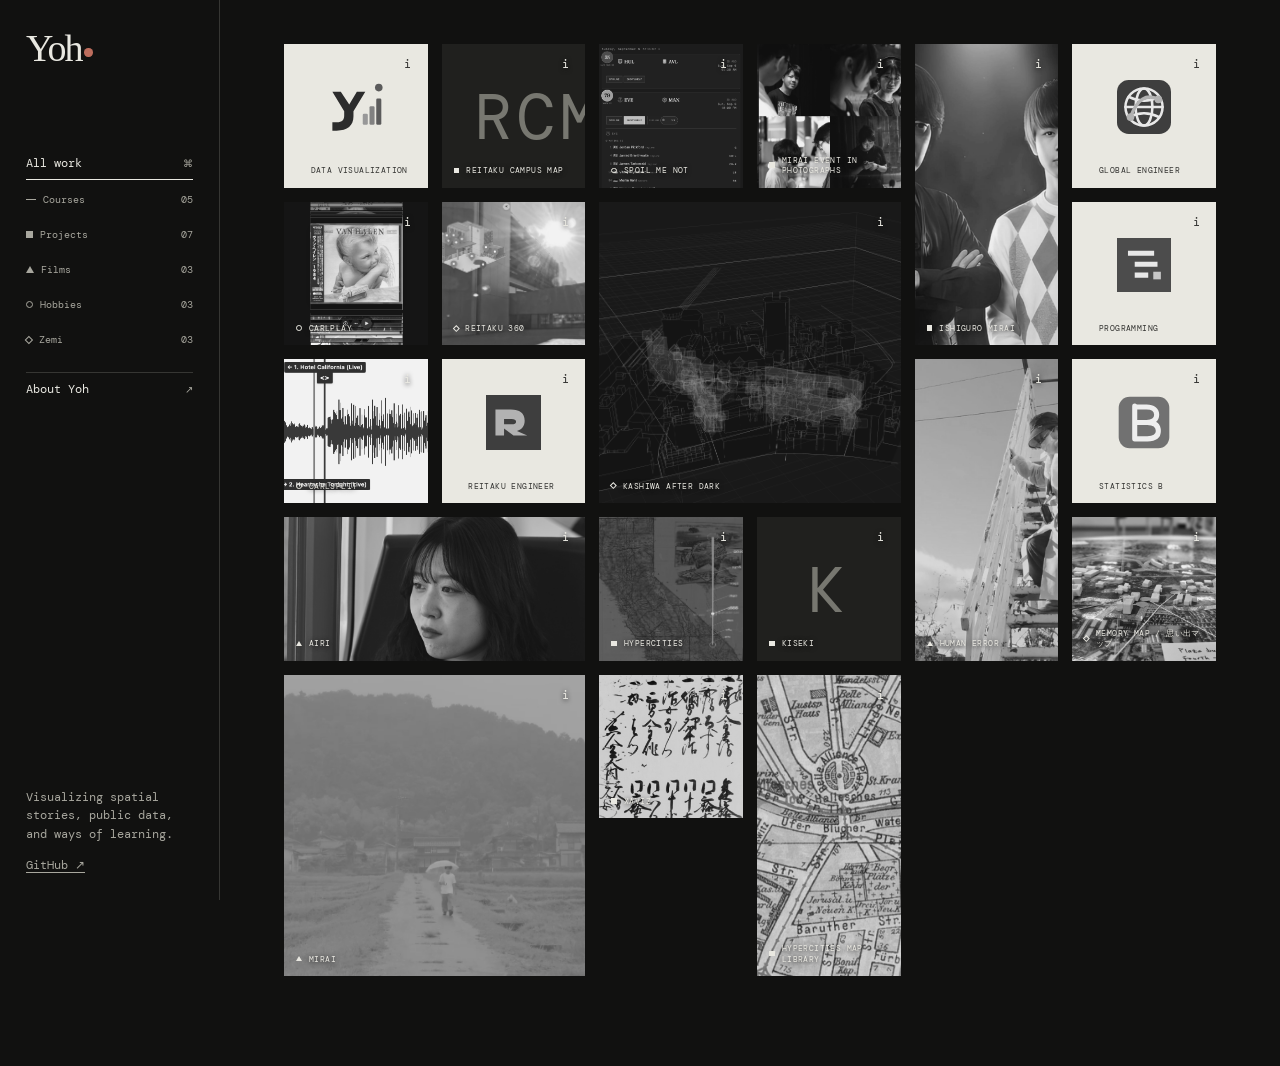
==== index.html @ 95f151d3 "Improve course favicon visibility on thumbnail cards" ====
<!doctype html>
<html lang="en">
  <head>
    <meta charset="utf-8" />
    <meta name="viewport" content="width=device-width, initial-scale=1" />
    <meta name="description" content="Yoh Kawano — courses, projects, and visual research." />
    <title>Yoh — courses, projects, films</title>
    <link rel="icon" href="favicon.svg" type="image/svg+xml" />
    <link rel="preconnect" href="https://reitaku-lab.github.io" />
    <link rel="stylesheet" href="style.css?v=20261017-course-icons" />
  </head>
  <body>
    <aside class="sidebar">
      <a class="wordmark" href="./about.html" aria-label="About Yoh">Yoh<span aria-hidden="true"></span></a>
      <nav aria-label="Work filters">
        <button class="filter is-active" data-filter="all" type="button">All work <span>⌘</span></button>
        <button class="filter" data-filter="course" type="button"><span class="filter-label"><i class="marker marker-course"></i>Courses</span><span class="count">04</span></button>
        <button class="filter" data-filter="project" type="button"><span class="filter-label"><i class="marker marker-project"></i>Projects</span><span class="count">07</span></button>
        <button class="filter" data-filter="film" type="button"><span class="filter-label"><i class="marker marker-film"></i>Films</span><span class="count">03</span></button>
        <button class="filter" data-filter="hobby" type="button"><span class="filter-label"><i class="marker marker-hobby"></i>Hobbies</span><span class="count">03</span></button>
        <button class="filter" data-filter="zemi" type="button"><span class="filter-label"><i class="marker marker-zemi"></i>Zemi</span><span class="count">03</span></button>
        <a class="about-link" href="./about.html">About Yoh <span>↗</span></a>
      </nav>
      <div class="sidebar-note">
        <p>Visualizing spatial stories, public data, and ways of learning.</p>
        <a href="https://github.com/yohman" target="_blank" rel="noreferrer">GitHub ↗</a>
      </div>
    </aside>

    <main id="top" aria-live="polite">
      <section class="work-field" id="index-view">
        <div class="work-grid" id="work-grid"></div>
      </section>
    </main>
    <script src="content-parser.js?v=20261017-course-icons"></script>
    <script src="script.js?v=20261017-course-icons"></script>
  </body>
</html>
---- style.css ----
@import url('https://fonts.googleapis.com/css2?family=DM+Mono:wght@400;500&display=swap');

:root { --ink:#e9e8e1; --paper:#111110; --panel:#181817; --panel-2:#20201e; --line:#363633; --muted:#a8a79e; --signal:#bd6d5d; }
* { box-sizing:border-box; }
html { scroll-behavior:smooth; }
body { margin:0; background:var(--paper); color:var(--ink); font-family:"DM Mono",ui-monospace,monospace; font-size:12px; }
button,a { font:inherit; color:inherit; }
a { text-underline-offset:3px; }

.sidebar { position:fixed; inset:0 auto 0 0; z-index:4; display:flex; flex-direction:column; width:220px; padding:31px 26px 25px; border-right:1px solid var(--line); background:var(--paper); }
.wordmark { font-family:Georgia,"Times New Roman",serif; font-size:38px; line-height:.9; letter-spacing:-.055em; text-decoration:none; }
.wordmark span { display:inline-block; width:.22em; height:.22em; margin-left:.08em; border-radius:50%; background:var(--signal); vertical-align:.11em; }
nav { display:grid; gap:5px; margin-top:82px; }
.filter,.about-link { display:flex; justify-content:space-between; align-items:center; min-width:0; padding:8px 0; border:0; border-bottom:1px solid transparent; background:none; cursor:pointer; color:var(--ink); text-align:left; text-decoration:none; transition:border-color .18s ease; }
.filter span,.about-link span { color:var(--muted); font-size:10px; }
.filter:hover,.filter.is-active,.about-link:hover,.about-link.is-current { border-color:var(--ink); }
.about-link { margin-top:12px; border-top:1px solid var(--line); }
.filter-label,.count { display:flex; align-items:center; gap:7px; }.filter-label .marker { margin-right:0; }
.marker { display:inline-block; width:.72em; height:.72em; margin-right:7px; border:1px solid currentColor; color:var(--muted); flex:0 0 auto; }
.marker-course { width:.95em; height:1px; border:0; background:currentColor; }
.marker-project { background:currentColor; }
.marker-film { width:0; height:0; border:0; border-left:.4em solid transparent; border-right:.4em solid transparent; border-bottom:.72em solid currentColor; }
.marker-hobby { border-radius:50%; }
.marker-zemi { width:.58em; height:.58em; transform:rotate(45deg); }
.sidebar-note { margin-top:auto; color:var(--muted); line-height:1.55; }.sidebar-note p { margin:0 0 13px; }

main { min-height:100vh; margin-left:220px; padding:44px clamp(28px,5vw,78px) 90px; }.load-error { max-width:430px; margin:80px 0; padding:18px; border-left:1px solid var(--signal); color:var(--muted); line-height:1.6; }

.work-field { max-width:1280px; }.work-grid { display:grid; grid-template-columns:repeat(4,minmax(0,1fr)); grid-auto-rows:clamp(148px,14vw,205px); grid-auto-flow:dense; gap:16px; }.work { position:relative; min-width:0; overflow:hidden; background:var(--panel); animation:emerge .35s both; }.tile-feature { grid-column:span 2; grid-row:span 2; }.tile-landscape { grid-column:span 2; }.tile-portrait { grid-row:span 2; }
.card-reading { position:relative; display:block; width:100%; height:100%; padding:0; border:0; background:none; color:inherit; cursor:pointer; text-align:left; }.card-media { position:absolute; inset:0; display:block; overflow:hidden; background:var(--panel-2); }.card-media img { display:block; width:100%; height:100%; object-fit:cover; filter:saturate(.72) contrast(.9); }.card-title { position:absolute; z-index:1; bottom:12px; left:12px; display:flex; align-items:center; max-width:calc(100% - 24px); margin:0; overflow-wrap:anywhere; background:none; color:var(--ink); font-family:"DM Mono",ui-monospace,monospace; font-size:10px; font-weight:400; line-height:1.3; letter-spacing:.08em; text-transform:uppercase; text-shadow:0 1px 5px #111; }.card-title .marker { margin-right:7px; color:var(--ink); }.card-cue,.card-index,.card-type { display:none; }
.card-actions { position:absolute; top:10px; right:10px; z-index:2; display:flex; gap:9px; }.card-action { display:grid; width:20px; height:20px; place-items:center; padding:0; border:0; background:none; color:var(--ink); cursor:pointer; text-decoration:none; line-height:1; text-shadow:0 1px 5px #111; }.card-action:hover,.card-action:focus-visible,.card-reading:focus-visible { color:#fff; outline:none; }.card-reading:focus-visible { outline:1px solid var(--ink); outline-offset:-5px; }

.reading-view { max-width:820px; }.reading { max-width:740px; }.back { margin:0 0 55px; padding:0 0 6px; border:0; border-bottom:1px solid var(--muted); background:none; color:var(--muted); cursor:pointer; }.back:hover { color:var(--ink); border-color:var(--ink); }.reading-header { padding-bottom:29px; border-bottom:1px solid var(--line); }.reading-category { display:flex; align-items:center; margin:0; color:var(--muted); font-size:10px; letter-spacing:.08em; text-transform:uppercase; }.reading-category span { margin-left:auto; }.reading h1 { max-width:680px; margin:23px 0 8px; overflow-wrap:anywhere; font-family:Georgia,"Times New Roman",serif; font-size:clamp(32px,3.8vw,48px); font-weight:400; line-height:1; letter-spacing:-.035em; }.reading-cue { margin:0; color:var(--muted); font-size:11px; line-height:1.5; }.reading-image { margin:31px 0 0; background:var(--panel); }.reading-image img { display:block; width:100%; aspect-ratio:16 / 8; object-fit:cover; filter:saturate(.78) contrast(.92); }.reading-body { max-width:570px; margin:38px 0 0; color:#d2d1c9; font-size:14px; line-height:1.8; }.reading-body p { margin:0 0 21px; }.reading-summary { color:var(--ink); font-family:Georgia,"Times New Roman",serif; font-size:23px; line-height:1.22; letter-spacing:-.01em; }.visit { display:inline-block; margin-top:13px; color:var(--ink); }.visit span { color:var(--signal); }

.about-main { max-width:940px; }.about-hero { display:grid; grid-template-columns:190px minmax(300px,1fr); gap:clamp(32px,6vw,76px); align-items:start; min-height:0; padding:18px 0 62px; }.portrait { overflow:hidden; aspect-ratio:.84; background:var(--panel); }.portrait img { display:block; width:100%; height:100%; object-fit:cover; filter:grayscale(1) contrast(.92); }.eyebrow,.section-kicker { margin:0; color:var(--muted); font-size:10px; letter-spacing:.08em; text-transform:uppercase; }.about-intro h1 { margin:13px 0 17px; font-family:Georgia,"Times New Roman",serif; font-size:clamp(38px,4.6vw,62px); font-weight:400; line-height:.98; letter-spacing:-.035em; }.about-intro p:not(.eyebrow) { max-width:530px; color:#c8c7bf; line-height:1.7; }.about-intro .large-copy { color:var(--ink); font-family:Georgia,"Times New Roman",serif; font-size:clamp(20px,2vw,28px); line-height:1.24; letter-spacing:-.012em; }.about-section { padding:clamp(33px,4.5vw,54px) 0; border-top:1px solid var(--line); }.statement-copy { max-width:700px; margin:15px 0 0; font-family:Georgia,"Times New Roman",serif; font-size:clamp(23px,2.6vw,34px); line-height:1.18; letter-spacing:-.018em; }.two-column { display:grid; grid-template-columns:180px minmax(300px,1fr); gap:clamp(32px,7vw,90px); }.two-column h2 { margin:10px 0 0; font-family:Georgia,"Times New Roman",serif; font-size:clamp(26px,2.65vw,38px); font-weight:400; line-height:1.05; letter-spacing:-.025em; }.prose { max-width:530px; color:#c8c7bf; font-size:13px; line-height:1.75; }.prose p:first-child { margin-top:0; }.film-grid { display:grid; grid-template-columns:repeat(3,1fr); gap:12px; margin-top:22px; }.film-grid article { min-height:180px; padding:18px; border:1px solid var(--line); background:var(--panel); }.film-grid article > p:first-child,.film-grid span { margin:0; color:var(--muted); font-size:10px; letter-spacing:.08em; text-transform:uppercase; }.film-grid h2 { margin:36px 0 0; font-family:Georgia,"Times New Roman",serif; font-size:27px; font-weight:400; line-height:1; }.film-grid article > p:last-child { margin:20px 0 0; color:#c8c7bf; line-height:1.6; }.timeline { max-width:500px; }.timeline p { display:grid; grid-template-columns:80px 1fr; gap:16px; margin:0; padding:12px 0; border-bottom:1px solid var(--line); line-height:1.5; }.timeline span { color:var(--muted); }.about-footer { display:flex; justify-content:space-between; gap:25px; padding-top:22px; border-top:1px solid var(--line); color:var(--muted); }.about-footer p { margin:0; }.about-footer a { color:var(--ink); }

.card-reading { text-decoration:none; }
.card-media img { filter:grayscale(1) contrast(.9); }
.card-media img[hidden],.card-initials[hidden] { display:none; }
.card-initials { display:grid; width:100%; height:100%; place-items:center; padding:32px; color:#777770; font-size:clamp(32px,5vw,68px); font-weight:400; letter-spacing:.08em; }
@keyframes emerge { from { opacity:0; transform:translateY(5px); } to { opacity:1; transform:none; } }
@media (max-width:760px) { .sidebar { position:sticky; width:auto; height:auto; padding:18px 20px 14px; border-right:0; border-bottom:1px solid var(--line); }.wordmark { font-size:31px; }.sidebar nav { grid-template-columns:repeat(2,minmax(0,1fr)); gap:9px 18px; margin-top:22px; }.filter,.about-link { padding:0; }.about-link { margin-top:0; border-top:0; }.sidebar-note { display:none; } main { margin-left:0; padding:36px 20px 58px; }.work-grid { grid-template-columns:repeat(2,minmax(0,1fr)); grid-auto-rows:clamp(145px,39vw,225px); gap:12px; }.tile-feature { grid-column:span 2; grid-row:span 2; }.tile-landscape { grid-column:span 2; }.tile-portrait { grid-row:span 2; }.card-title { bottom:10px; left:10px; max-width:calc(100% - 20px); font-size:9px; }.card-actions { top:8px; right:8px; }.reading-view { padding-top:32px; }.back { margin-bottom:39px; }.reading h1 { font-size:clamp(32px,9vw,44px); }.reading-image { margin-top:25px; }.reading-image img { aspect-ratio:16 / 10; }.reading-body { margin-top:31px; font-size:13px; }.reading-summary { font-size:22px; }.about-main { padding-top:25px; }.about-hero,.two-column { grid-template-columns:1fr; gap:27px; }.about-hero { min-height:0; padding-bottom:55px; }.portrait { max-width:350px; }.film-grid { grid-template-columns:1fr; }.film-grid article { min-height:185px; }.about-footer { display:block; line-height:1.6; }.about-footer a { display:inline-block; margin-top:13px; } }
.work-grid { grid-template-columns:repeat(6,minmax(0,1fr)); grid-auto-rows:clamp(105px,10vw,145px); gap:14px; }
@media (min-width:761px) and (max-width:1100px) { .work-grid { grid-template-columns:repeat(4,minmax(0,1fr)); } }
@media (max-width:760px) { .work-grid { grid-template-columns:repeat(2,minmax(0,1fr)); grid-auto-rows:clamp(105px,28vw,160px); gap:12px; } }
.work-field { container-type:inline-size; }
.card-title { font-size:8px; letter-spacing:.05em; }
.work-grid { grid-auto-rows:calc((100cqw - 70px) / 6); }
.tile-square { grid-column:span 1; grid-row:span 1; }
.card-media .card-favicon { position:absolute; width:38%; height:38%; left:31%; top:25%; object-fit:contain; }
.card-media:has(.card-favicon) { background:#e9e8e1; }
.card-media:has(.card-favicon) + .card-title { color:#343432; text-shadow:none; }
.tile-square:has(.card-favicon) .card-action { color:#343432; text-shadow:none; }
.card-media .course-favicon { position:absolute; width:28px; height:28px; top:12px; left:12px; object-fit:contain; }
@media (min-width:761px) and (max-width:1100px) { .work-grid { grid-auto-rows:calc((100cqw - 42px) / 4); } }
@media (max-width:760px) { .work-grid { grid-auto-rows:calc((100cqw - 12px) / 2); } }
@media (prefers-reduced-motion:reduce) { *,*::before,*::after { animation-duration:.01ms!important; transition-duration:.01ms!important; scroll-behavior:auto!important; } }
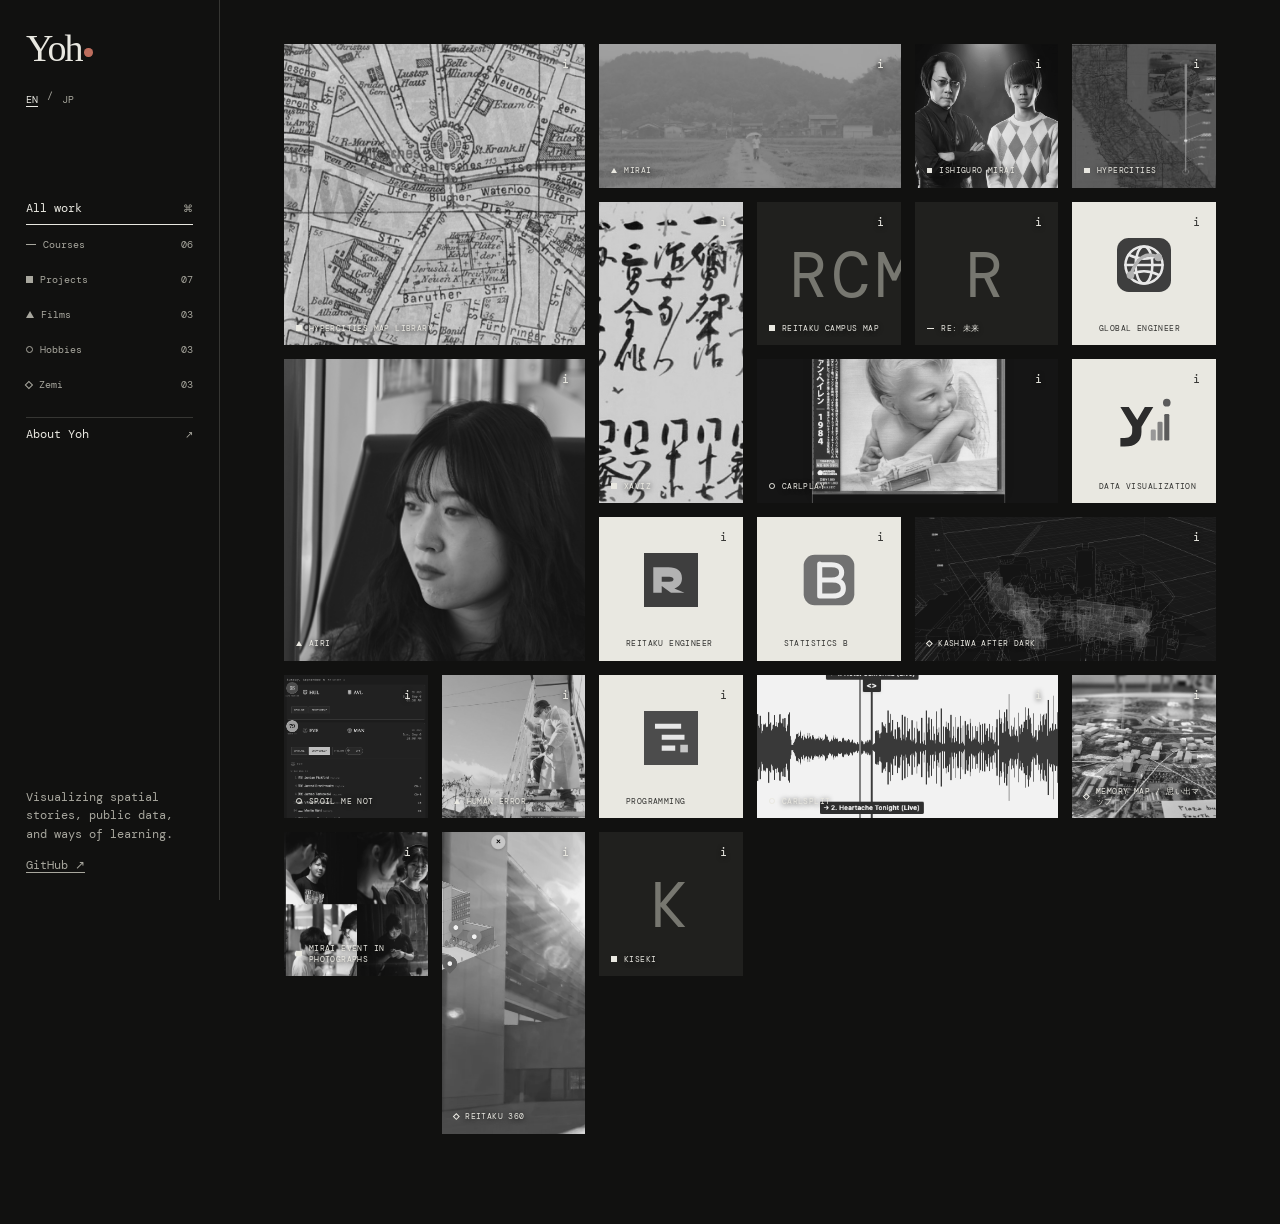
==== commit da9a9a00: "Add English Japanese toggle and translated portfolio content" ====
--- a/index.html
+++ b/index.html
@@ -7,7 +7,7 @@
     <title>Yoh — courses, projects, films</title>
     <link rel="icon" href="favicon.svg" type="image/svg+xml" />
     <link rel="preconnect" href="https://reitaku-lab.github.io" />
-    <link rel="stylesheet" href="style.css?v=20261017-course-icons" />
+    <link rel="stylesheet" href="style.css?v=20261017-bilingual" />
   </head>
   <body>
     <aside class="sidebar">
@@ -32,7 +32,8 @@
         <div class="work-grid" id="work-grid"></div>
       </section>
     </main>
-    <script src="content-parser.js?v=20261017-course-icons"></script>
-    <script src="script.js?v=20261017-course-icons"></script>
+    <script src="language.js?v=20261017-bilingual"></script>
+    <script src="content-parser.js?v=20261017-bilingual"></script>
+    <script src="script.js?v=20261017-bilingual"></script>
   </body>
 </html>
--- a/style.css
+++ b/style.css
@@ -44,6 +44,13 @@
 @media (min-width:761px) and (max-width:1100px) { .work-grid { grid-template-columns:repeat(4,minmax(0,1fr)); } }
 @media (max-width:760px) { .work-grid { grid-template-columns:repeat(2,minmax(0,1fr)); grid-auto-rows:clamp(105px,28vw,160px); gap:12px; } }
 .work-field { container-type:inline-size; }
+.language-toggle { display:flex; gap:9px; margin-top:24px; color:var(--muted); font-size:10px; }
+.language-toggle a { text-decoration:none; padding:4px 0; }
+.language-toggle a[aria-current] { color:var(--ink); text-decoration:underline; }
+html[lang="ja"] body { font-family:"DM Mono", "Hiragino Kaku Gothic ProN", "Yu Gothic", sans-serif; }
+html[lang="ja"] .reading h1,html[lang="ja"] .about-intro h1,html[lang="ja"] .two-column h2,html[lang="ja"] .statement-copy { line-height:1.5; letter-spacing:0; }
+html[lang="ja"] .card-title { letter-spacing:.02em; }
+@media (max-width:760px) { .language-toggle { position:absolute; top:18px; right:20px; margin:0; } }
 .card-title { font-size:8px; letter-spacing:.05em; }
 .work-grid { grid-auto-rows:calc((100cqw - 70px) / 6); }
 .tile-square { grid-column:span 1; grid-row:span 1; }
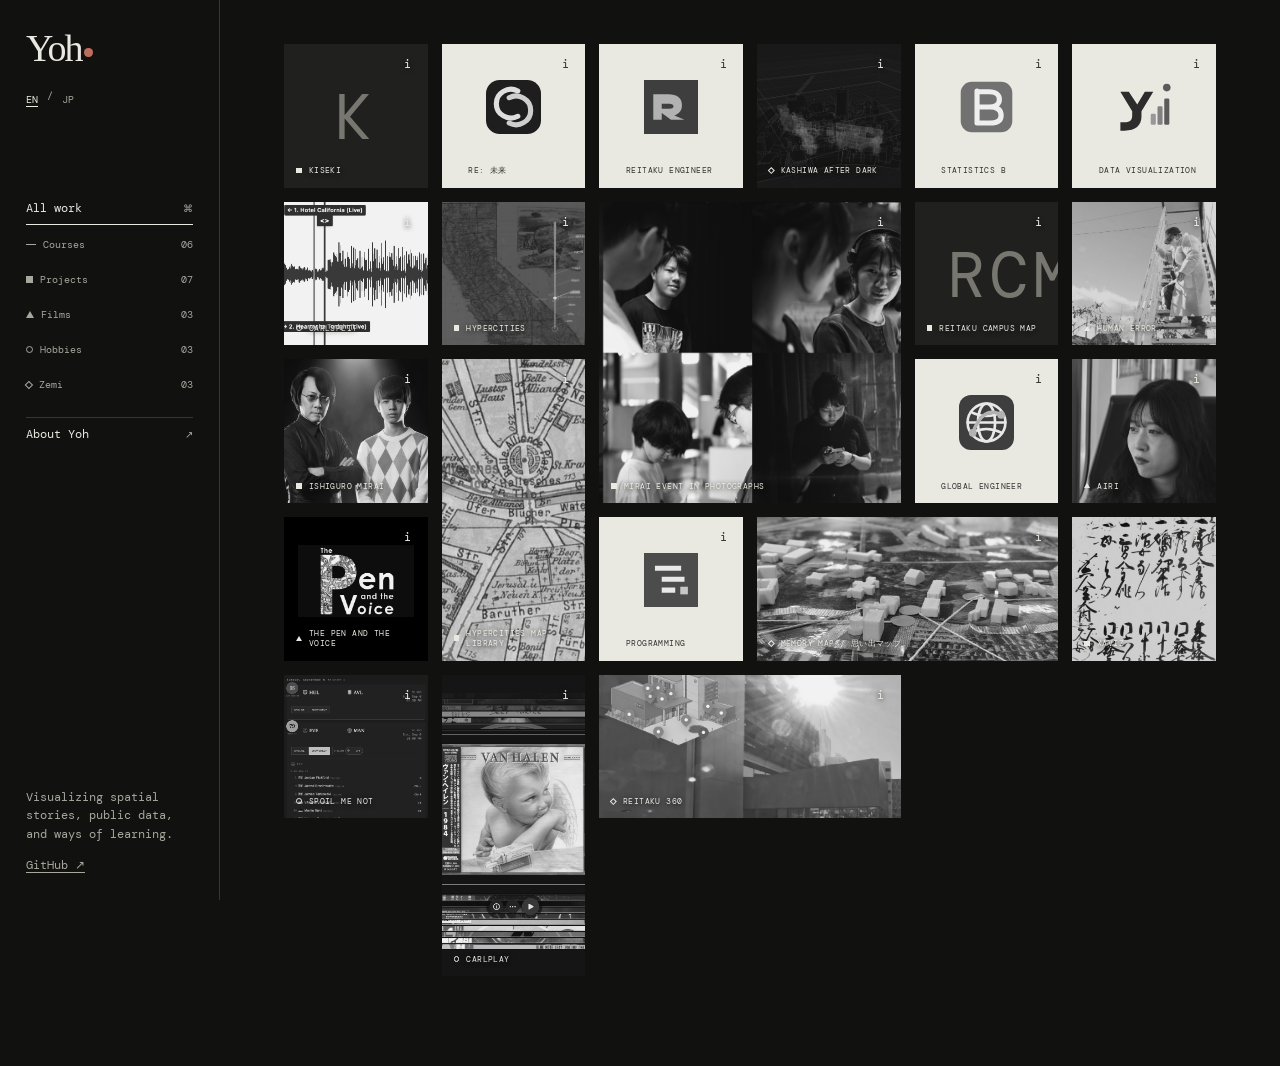
==== commit 1b6ca943: "Feature The Pen and the Voice with bilingual synopsis and film gallery" ====
--- a/index.html
+++ b/index.html
@@ -7,7 +7,7 @@
     <title>Yoh — courses, projects, films</title>
     <link rel="icon" href="favicon.svg" type="image/svg+xml" />
     <link rel="preconnect" href="https://reitaku-lab.github.io" />
-    <link rel="stylesheet" href="style.css?v=20261017-bilingual" />
+    <link rel="stylesheet" href="style.css?v=20261027-film" />
   </head>
   <body>
     <aside class="sidebar">
@@ -33,7 +33,7 @@
       </section>
     </main>
     <script src="language.js?v=20261017-bilingual"></script>
-    <script src="content-parser.js?v=20261017-bilingual"></script>
-    <script src="script.js?v=20261017-bilingual"></script>
+    <script src="content-parser.js?v=20261027-film"></script>
+    <script src="script.js?v=20261027-film"></script>
   </body>
 </html>
--- a/style.css
+++ b/style.css
@@ -44,6 +44,14 @@
 @media (min-width:761px) and (max-width:1100px) { .work-grid { grid-template-columns:repeat(4,minmax(0,1fr)); } }
 @media (max-width:760px) { .work-grid { grid-template-columns:repeat(2,minmax(0,1fr)); grid-auto-rows:clamp(105px,28vw,160px); gap:12px; } }
 .work-field { container-type:inline-size; }
+.card-media.media-contain { background:#000; }
+.card-media.media-contain img { object-fit:contain; padding:22px 14px 38px; }
+.reading-image.media-contain { background:#000; }
+.reading-image.media-contain img { aspect-ratio:auto; height:auto; object-fit:contain; filter:none; }
+.reading-gallery { display:grid; gap:28px; margin-top:40px; }
+.reading-gallery figure { min-width:0; margin:0; }
+.reading-gallery img { display:block; width:100%; height:auto; }
+.reading-gallery figcaption { margin-top:9px; color:var(--muted); font-size:10px; line-height:1.6; }
 .language-toggle { display:flex; gap:9px; margin-top:24px; color:var(--muted); font-size:10px; }
 .language-toggle a { text-decoration:none; padding:4px 0; }
 .language-toggle a[aria-current] { color:var(--ink); text-decoration:underline; }
@@ -61,4 +69,19 @@
 .card-media .course-favicon { position:absolute; width:28px; height:28px; top:12px; left:12px; object-fit:contain; }
 @media (min-width:761px) and (max-width:1100px) { .work-grid { grid-auto-rows:calc((100cqw - 42px) / 4); } }
 @media (max-width:760px) { .work-grid { grid-auto-rows:calc((100cqw - 12px) / 2); } }
+.about-hero { grid-template-columns:minmax(380px,450px) minmax(230px,1fr); gap:36px; }
+.portrait-journey { display:grid; grid-template-columns:minmax(0,258px) minmax(130px,1fr); gap:34px; align-items:start; }
+.journey { position:relative; height:312px; margin:0; }
+.portrait-journey .portrait { height:312px; aspect-ratio:auto; }
+.portrait-journey .portrait { background:transparent; }
+.journey svg { position:absolute; left:0; top:36px; width:52px; height:276px; overflow:visible; }
+.journey path { fill:none; stroke:var(--muted); stroke-width:1; stroke-dasharray:1 5; stroke-linecap:round; }
+.journey circle { fill:var(--paper); stroke:var(--ink); stroke-width:1; }
+.journey circle.journey-current { fill:var(--signal); stroke:var(--signal); }
+.journey ol { position:relative; list-style:none; margin:0 0 0 52px; padding:36px 0 0; }
+.journey li { display:flex; flex-direction:column; justify-content:center; height:calc(276px / 6); gap:4px; }
+.title-period { color:var(--signal); }
+.journey-city { font-size:10px; line-height:1.3; }
+.journey-country { color:var(--muted); font-size:8px; line-height:1.3; }
+@media (max-width:1100px) { .about-hero { grid-template-columns:1fr; gap:32px; }.portrait-journey { width:100%; max-width:450px; } }
 @media (prefers-reduced-motion:reduce) { *,*::before,*::after { animation-duration:.01ms!important; transition-duration:.01ms!important; scroll-behavior:auto!important; } }
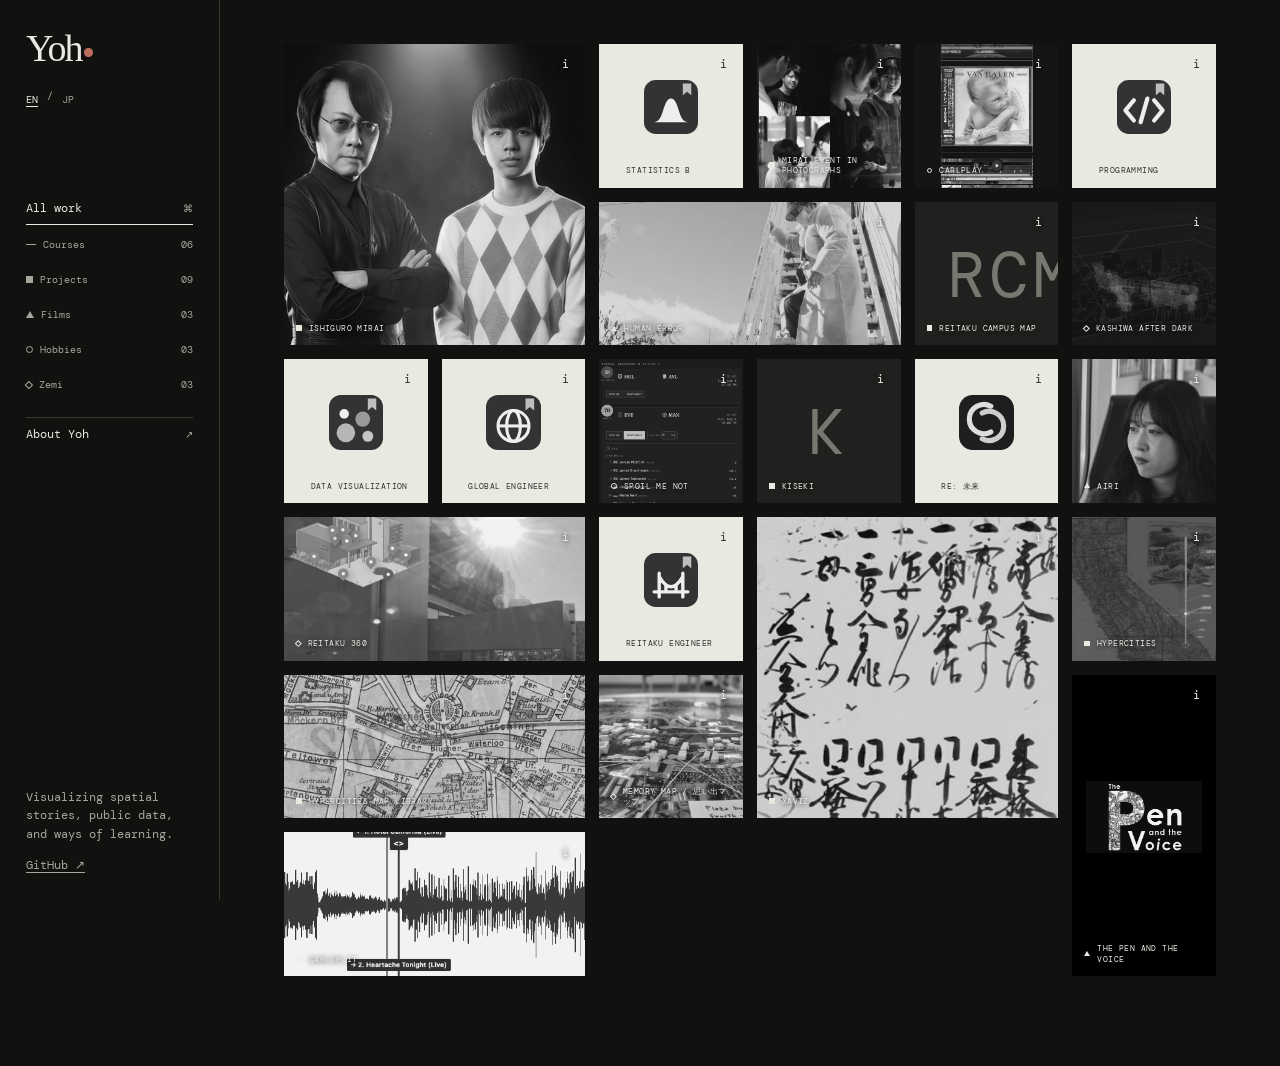
==== commit 4054b3cf: "Link research projects and show them in Projects and Zemi" ====
--- a/index.html
+++ b/index.html
@@ -33,7 +33,7 @@
       </section>
     </main>
     <script src="language.js?v=20261017-bilingual"></script>
-    <script src="content-parser.js?v=20261027-film"></script>
-    <script src="script.js?v=20261027-film"></script>
+    <script src="content-parser.js?v=20261027-project-links"></script>
+    <script src="script.js?v=20261027-project-links"></script>
   </body>
 </html>
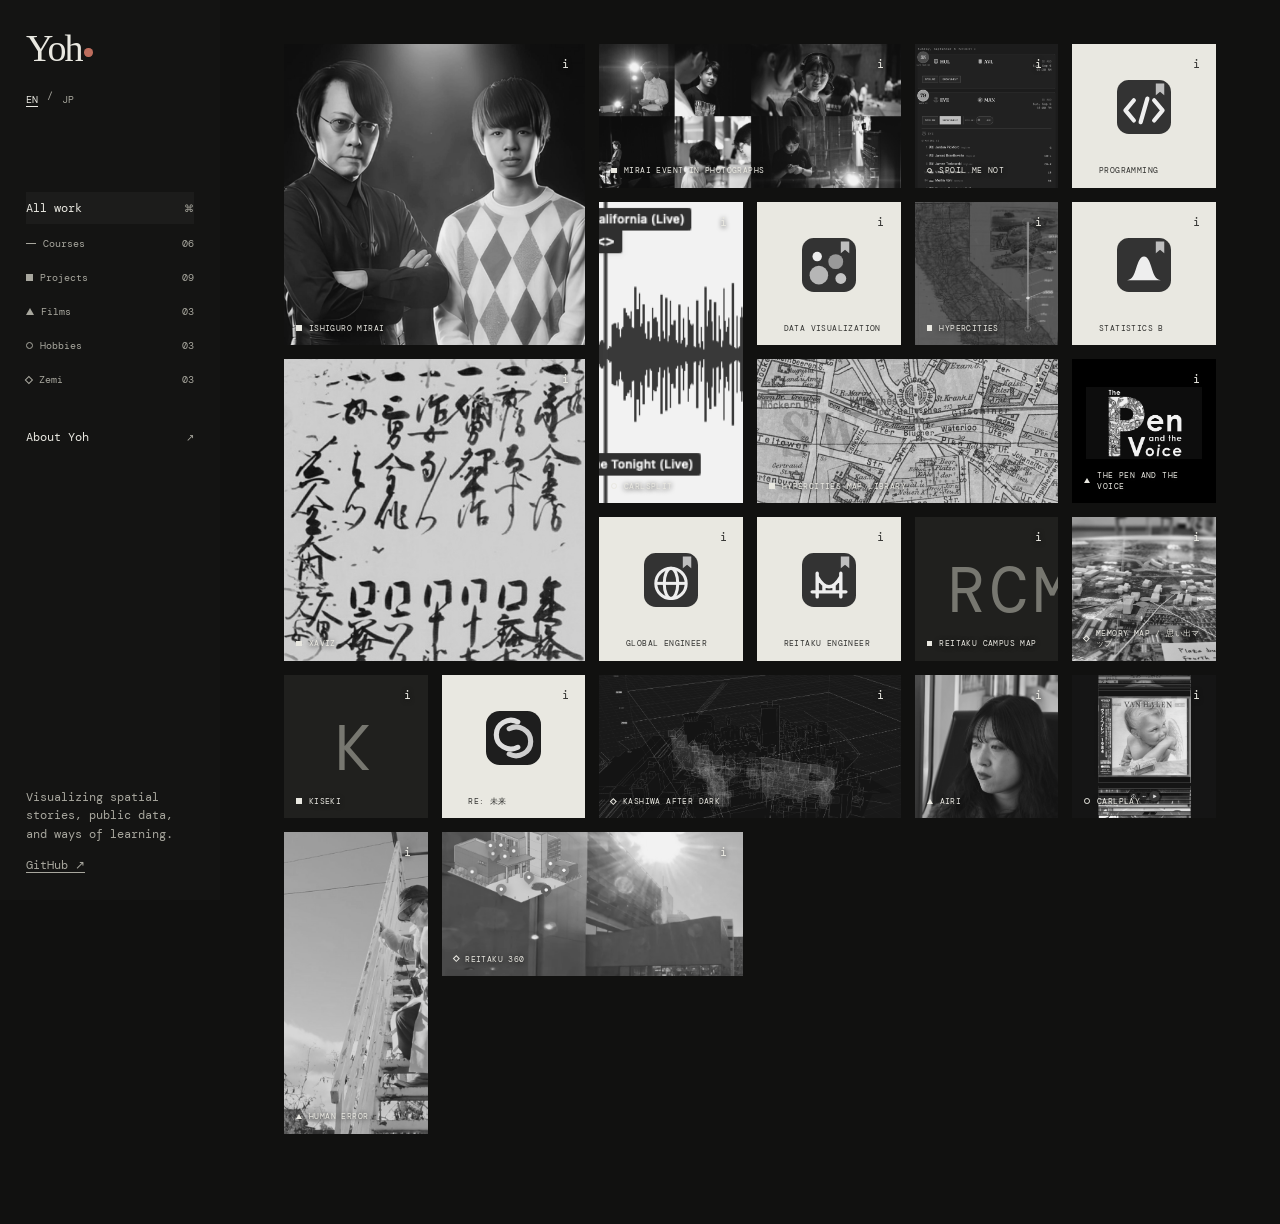
==== commit df3aa92c: "Soften site dividers and align journey dots with place labels" ====
--- a/index.html
+++ b/index.html
@@ -7,7 +7,7 @@
     <title>Yoh — courses, projects, films</title>
     <link rel="icon" href="favicon.svg" type="image/svg+xml" />
     <link rel="preconnect" href="https://reitaku-lab.github.io" />
-    <link rel="stylesheet" href="style.css?v=20261027-film" />
+    <link rel="stylesheet" href="style.css?v=20261027-quiet" />
   </head>
   <body>
     <aside class="sidebar">
--- a/style.css
+++ b/style.css
@@ -44,6 +44,15 @@
 @media (min-width:761px) and (max-width:1100px) { .work-grid { grid-template-columns:repeat(4,minmax(0,1fr)); } }
 @media (max-width:760px) { .work-grid { grid-template-columns:repeat(2,minmax(0,1fr)); grid-auto-rows:clamp(105px,28vw,160px); gap:12px; } }
 .work-field { container-type:inline-size; }
+.film-grid { grid-template-columns:repeat(2,minmax(0,1fr)); gap:30px 22px; }
+.film-grid article { min-height:0; padding:0; border:0; background:none; }
+.work-thumbnail { display:block; height:170px; margin-bottom:14px; background:#080808; }
+.work-thumbnail img { display:block; width:100%; height:100%; padding:8px; object-fit:contain; filter:grayscale(1); }
+.film-grid h2 { margin:9px 0; font-size:23px; line-height:1.15; }
+.film-grid h2 a { text-decoration:none; }
+.film-grid h2 a:hover { text-decoration:underline; }
+.film-grid article > p:last-child { margin-top:12px; }
+@media (max-width:480px) { .film-grid { grid-template-columns:1fr; } }
 .card-media.media-contain { background:#000; }
 .card-media.media-contain img { object-fit:contain; padding:22px 14px 38px; }
 .reading-image.media-contain { background:#000; }
@@ -74,14 +83,28 @@
 .journey { position:relative; height:312px; margin:0; }
 .portrait-journey .portrait { height:312px; aspect-ratio:auto; }
 .portrait-journey .portrait { background:transparent; }
-.journey svg { position:absolute; left:0; top:36px; width:52px; height:276px; overflow:visible; }
+.journey .journey-route { position:absolute; left:0; top:0; width:52px; height:312px; overflow:visible; }
 .journey path { fill:none; stroke:var(--muted); stroke-width:1; stroke-dasharray:1 5; stroke-linecap:round; }
 .journey circle { fill:var(--paper); stroke:var(--ink); stroke-width:1; }
 .journey circle.journey-current { fill:var(--signal); stroke:var(--signal); }
 .journey ol { position:relative; list-style:none; margin:0 0 0 52px; padding:36px 0 0; }
-.journey li { display:flex; flex-direction:column; justify-content:center; height:calc(276px / 6); gap:4px; }
+.journey li { display:flex; flex-direction:column; justify-content:flex-start; height:46px; gap:2px; }
 .title-period { color:var(--signal); }
-.journey-city { font-size:10px; line-height:1.3; }
-.journey-country { color:var(--muted); font-size:8px; line-height:1.3; }
+.journey-city { font-size:10px; line-height:16px; }
+.journey li[aria-current="location"] .journey-city { display:flex; align-items:center; gap:8px; white-space:nowrap; }
+.journey-other-home { display:inline-flex; align-items:center; gap:6px; }
+.journey-other-home i { display:inline-block; width:6px; height:6px; flex-shrink:0; border-radius:50%; background:var(--signal); }
+.journey-country { color:var(--muted); font-size:8px; line-height:12px; }
 @media (max-width:1100px) { .about-hero { grid-template-columns:1fr; gap:32px; }.portrait-journey { width:100%; max-width:450px; } }
+.sidebar { border:0; background:#141413; }
+.filter,.about-link,.back,.reading-header,.about-section,.timeline p,.about-footer { border:0; }
+.filter,.about-link { transition:background-color .18s ease,color .18s ease; }
+.filter:hover,.filter.is-active,.about-link:hover,.about-link.is-current { background:rgba(255,255,255,.035); }
+.about-link { margin-top:22px; }
+.about-section { padding-top:58px; padding-bottom:58px; }
+.timeline p { padding-top:15px; padding-bottom:15px; }
+.timeline p:nth-child(odd) { background:rgba(255,255,255,.018); }
+.about-footer { margin-top:24px; padding-top:24px; }
+.back:hover { background:rgba(255,255,255,.035); }
+@media (max-width:760px) { .about-section { padding-top:36px; padding-bottom:36px; }.about-link { margin-top:0; } }
 @media (prefers-reduced-motion:reduce) { *,*::before,*::after { animation-duration:.01ms!important; transition-duration:.01ms!important; scroll-behavior:auto!important; } }
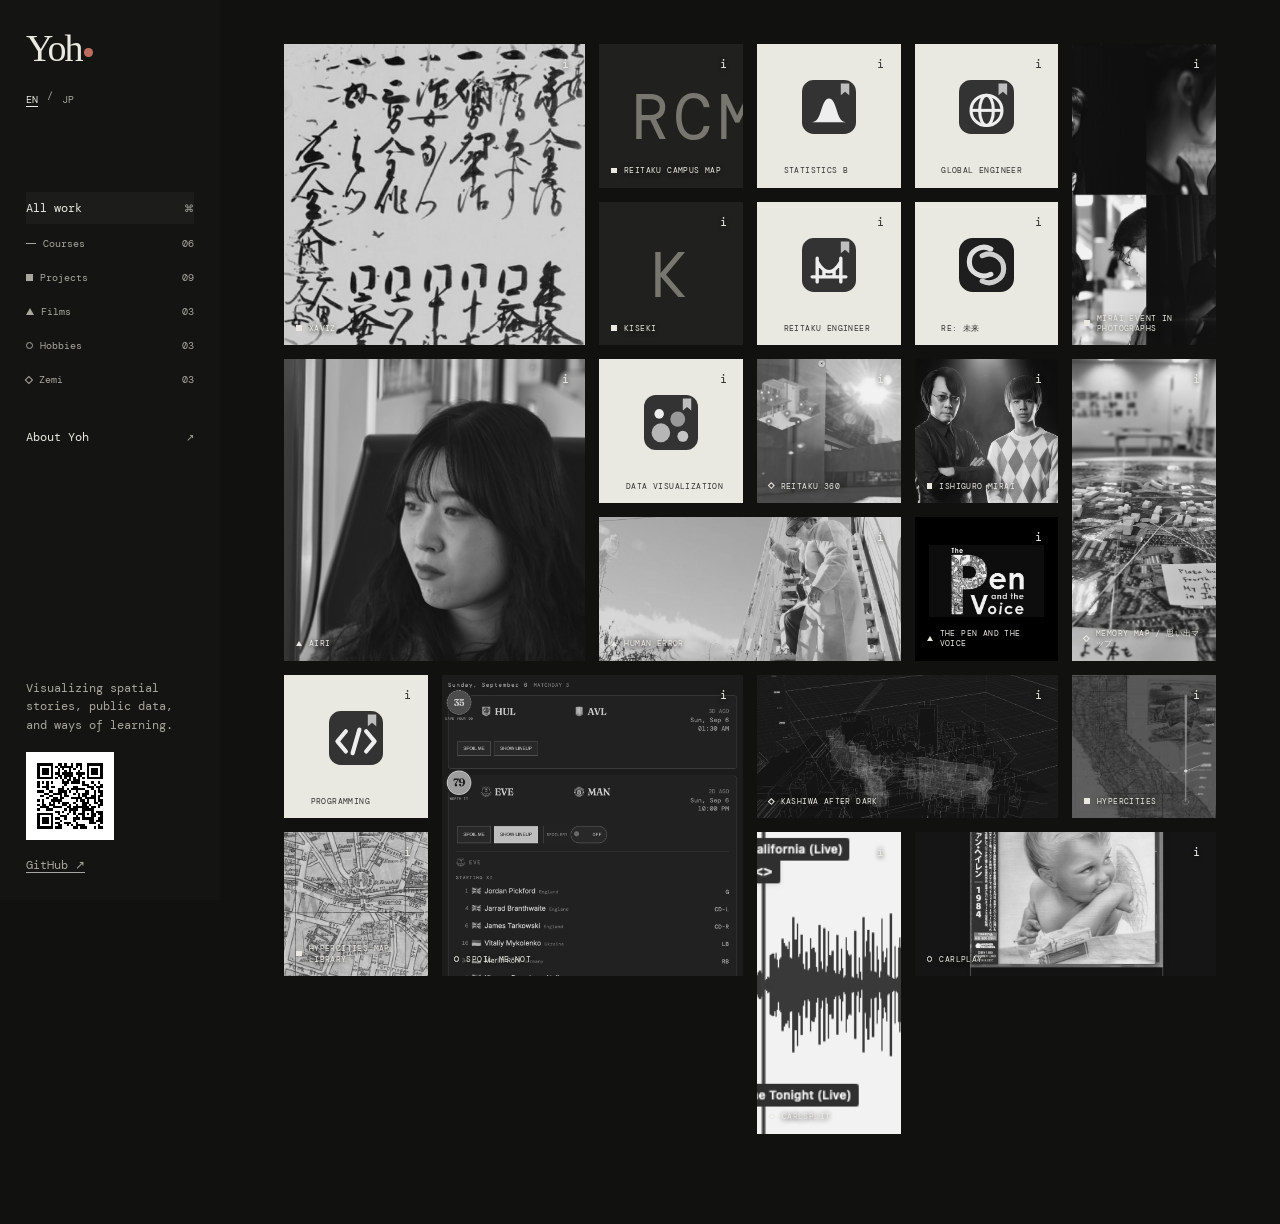
==== commit b69216ed: "Add About Yoh QR code above sidebar GitHub link" ====
--- a/index.html
+++ b/index.html
@@ -7,7 +7,7 @@
     <title>Yoh — courses, projects, films</title>
     <link rel="icon" href="favicon.svg" type="image/svg+xml" />
     <link rel="preconnect" href="https://reitaku-lab.github.io" />
-    <link rel="stylesheet" href="style.css?v=20261027-quiet" />
+    <link rel="stylesheet" href="style.css?v=20261103-qr" />
   </head>
   <body>
     <aside class="sidebar">
@@ -23,6 +23,7 @@
       </nav>
       <div class="sidebar-note">
         <p>Visualizing spatial stories, public data, and ways of learning.</p>
+        <a class="about-qr" href="./about.html" aria-label="About Yoh — QR code"><img src="assets/about-yoh-qr.png" alt="QR code for About Yoh" width="88" height="88" /></a>
         <a href="https://github.com/yohman" target="_blank" rel="noreferrer">GitHub ↗</a>
       </div>
     </aside>
--- a/style.css
+++ b/style.css
@@ -78,25 +78,34 @@
 .card-media .course-favicon { position:absolute; width:28px; height:28px; top:12px; left:12px; object-fit:contain; }
 @media (min-width:761px) and (max-width:1100px) { .work-grid { grid-auto-rows:calc((100cqw - 42px) / 4); } }
 @media (max-width:760px) { .work-grid { grid-auto-rows:calc((100cqw - 12px) / 2); } }
-.about-hero { grid-template-columns:minmax(380px,450px) minmax(230px,1fr); gap:36px; }
-.portrait-journey { display:grid; grid-template-columns:minmax(0,258px) minmax(130px,1fr); gap:34px; align-items:start; }
+.about-hero { grid-template-columns:minmax(0,1fr); gap:32px; }
+.about-intro { width:100%; max-width:650px; }
+.about-intro h1 { font-size:clamp(36px,4vw,48px); }
+.about-intro .large-copy { max-width:650px; font-size:clamp(20px,2vw,26px); line-height:1.4; }
+.about-intro p:not(.eyebrow) { max-width:650px; }
+.portrait-journey { display:grid; width:100%; max-width:530px; grid-template-columns:minmax(0,258px) 238px; gap:34px; align-items:start; }
 .journey { position:relative; height:312px; margin:0; }
 .portrait-journey .portrait { height:312px; aspect-ratio:auto; }
 .portrait-journey .portrait { background:transparent; }
-.journey .journey-route { position:absolute; left:0; top:0; width:52px; height:312px; overflow:visible; }
+.journey .journey-route { position:absolute; left:calc(50% - 26px); top:0; width:52px; height:312px; overflow:visible; }
 .journey path { fill:none; stroke:var(--muted); stroke-width:1; stroke-dasharray:1 5; stroke-linecap:round; }
 .journey circle { fill:var(--paper); stroke:var(--ink); stroke-width:1; }
 .journey circle.journey-current { fill:var(--signal); stroke:var(--signal); }
-.journey ol { position:relative; list-style:none; margin:0 0 0 52px; padding:36px 0 0; }
-.journey li { display:flex; flex-direction:column; justify-content:flex-start; height:46px; gap:2px; }
+.journey ol { position:relative; height:312px; list-style:none; margin:0; padding:0; }
+.journey li { position:absolute; top:var(--label-y); display:flex; flex-direction:column; justify-content:flex-start; gap:2px; }
+.journey-label-left { right:calc(50% + 26px - var(--node-x) + 10px); text-align:right; align-items:flex-end; }
+.journey-label-right { left:calc(50% - 26px + var(--node-x) + 10px); text-align:left; align-items:flex-start; }
 .title-period { color:var(--signal); }
 .journey-city { font-size:10px; line-height:16px; }
 .journey li[aria-current="location"] .journey-city { display:flex; align-items:center; gap:8px; white-space:nowrap; }
 .journey-other-home { display:inline-flex; align-items:center; gap:6px; }
 .journey-other-home i { display:inline-block; width:6px; height:6px; flex-shrink:0; border-radius:50%; background:var(--signal); }
 .journey-country { color:var(--muted); font-size:8px; line-height:12px; }
-@media (max-width:1100px) { .about-hero { grid-template-columns:1fr; gap:32px; }.portrait-journey { width:100%; max-width:450px; } }
+@media (max-width:1280px) { .about-hero { grid-template-columns:1fr; gap:32px; }.portrait-journey { width:100%; max-width:530px; } }
+@media (max-width:540px) { .portrait-journey { grid-template-columns:minmax(0,1fr) minmax(0,1fr); gap:18px; }.journey-city { font-size:9px; }.journey li[aria-current="location"] .journey-city { flex-direction:column; align-items:flex-start; gap:1px; }.journey-label-left { max-width:calc(50% - 10px); }.journey-label-right { max-width:calc(50% - 14px); } }
 .sidebar { border:0; background:#141413; }
+.about-qr { display:block; width:88px; margin:18px 0 16px; }
+.about-qr img { display:block; width:88px; height:88px; image-rendering:pixelated; }
 .filter,.about-link,.back,.reading-header,.about-section,.timeline p,.about-footer { border:0; }
 .filter,.about-link { transition:background-color .18s ease,color .18s ease; }
 .filter:hover,.filter.is-active,.about-link:hover,.about-link.is-current { background:rgba(255,255,255,.035); }
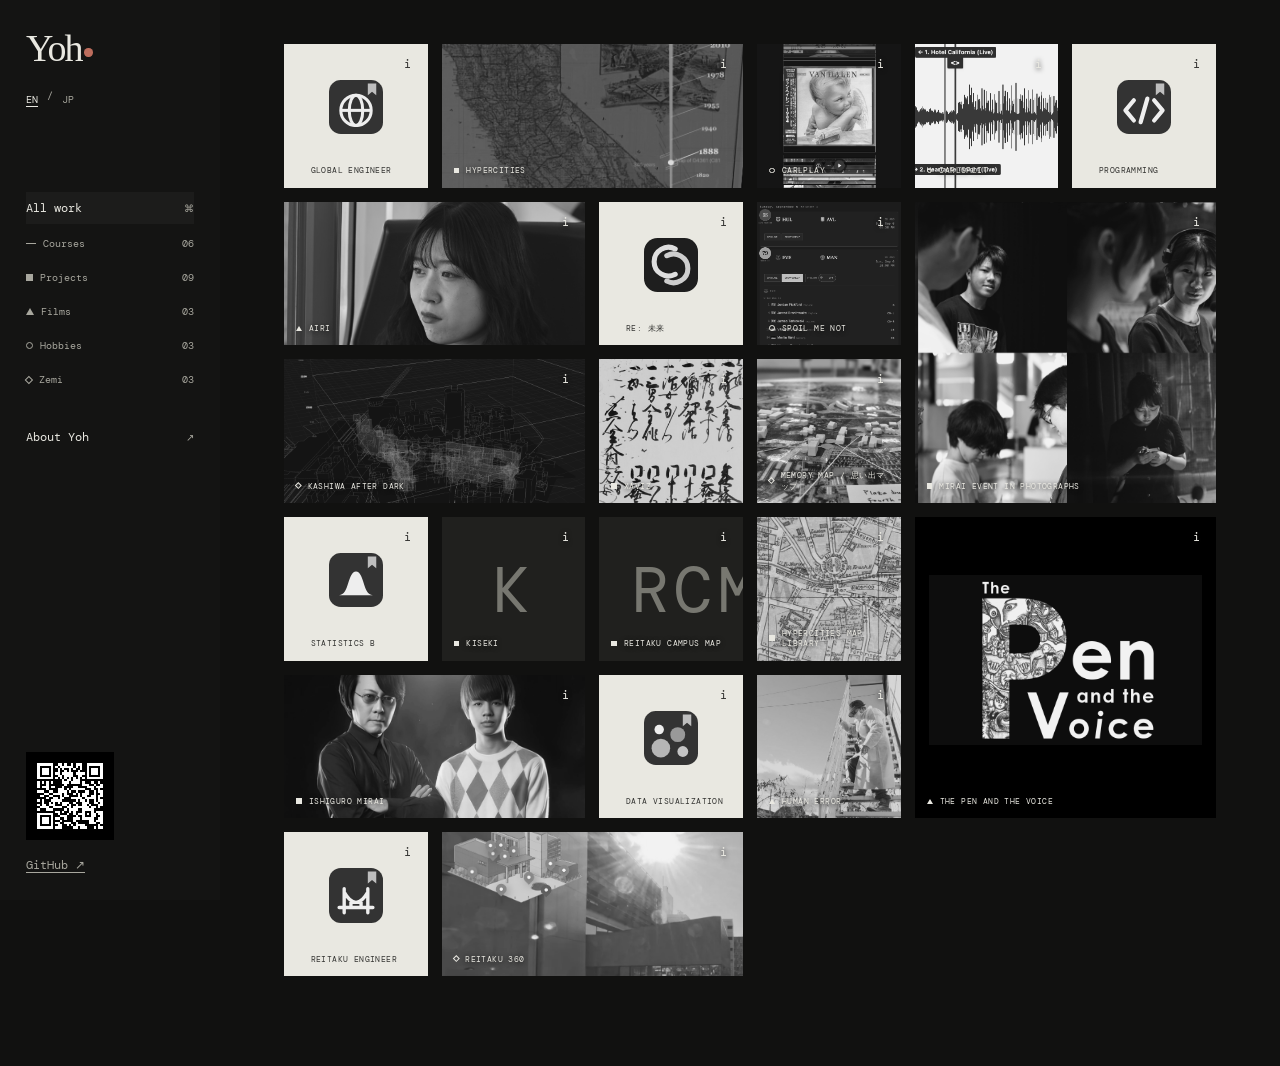
==== commit 06c9e90a: "Simplify sidebar copy and use verified inverted QR code" ====
--- a/index.html
+++ b/index.html
@@ -22,8 +22,7 @@
         <a class="about-link" href="./about.html">About Yoh <span>↗</span></a>
       </nav>
       <div class="sidebar-note">
-        <p>Visualizing spatial stories, public data, and ways of learning.</p>
-        <a class="about-qr" href="./about.html" aria-label="About Yoh — QR code"><img src="assets/about-yoh-qr.png" alt="QR code for About Yoh" width="88" height="88" /></a>
+        <a class="about-qr" href="./about.html" aria-label="About Yoh — QR code"><img src="assets/about-yoh-qr-inverted.png" alt="QR code for About Yoh" width="88" height="88" /></a>
         <a href="https://github.com/yohman" target="_blank" rel="noreferrer">GitHub ↗</a>
       </div>
     </aside>
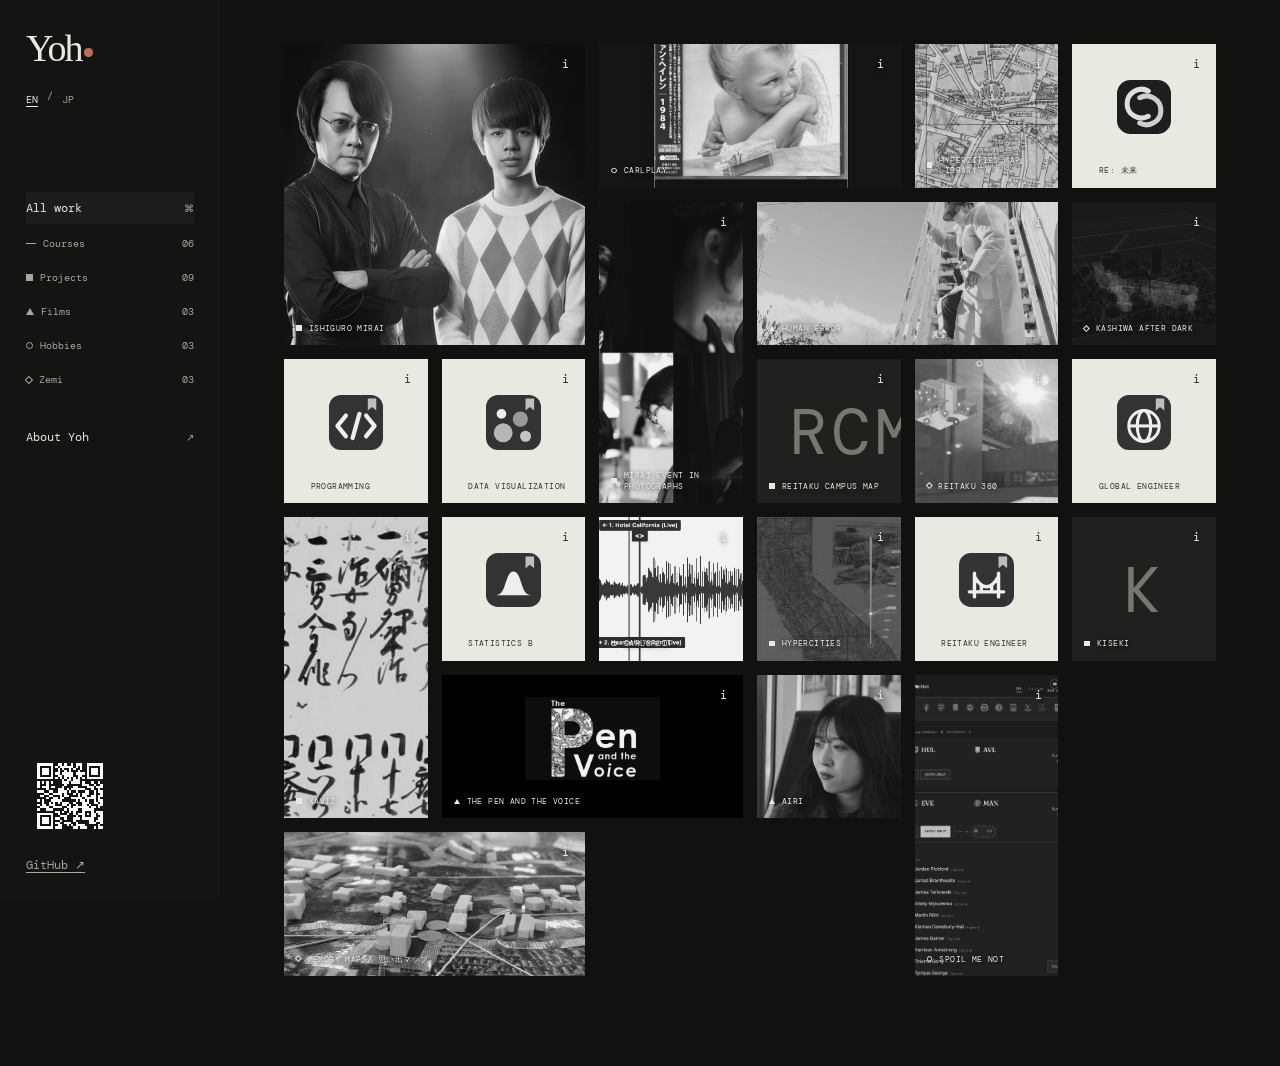
==== commit 1112c96e: "Match QR code background to sidebar color" ====
--- a/index.html
+++ b/index.html
@@ -22,7 +22,7 @@
         <a class="about-link" href="./about.html">About Yoh <span>↗</span></a>
       </nav>
       <div class="sidebar-note">
-        <a class="about-qr" href="./about.html" aria-label="About Yoh — QR code"><img src="assets/about-yoh-qr-inverted.png" alt="QR code for About Yoh" width="88" height="88" /></a>
+        <a class="about-qr" href="./about.html" aria-label="About Yoh — QR code"><img src="assets/about-yoh-qr-sidebar.png" alt="QR code for About Yoh" width="88" height="88" /></a>
         <a href="https://github.com/yohman" target="_blank" rel="noreferrer">GitHub ↗</a>
       </div>
     </aside>
